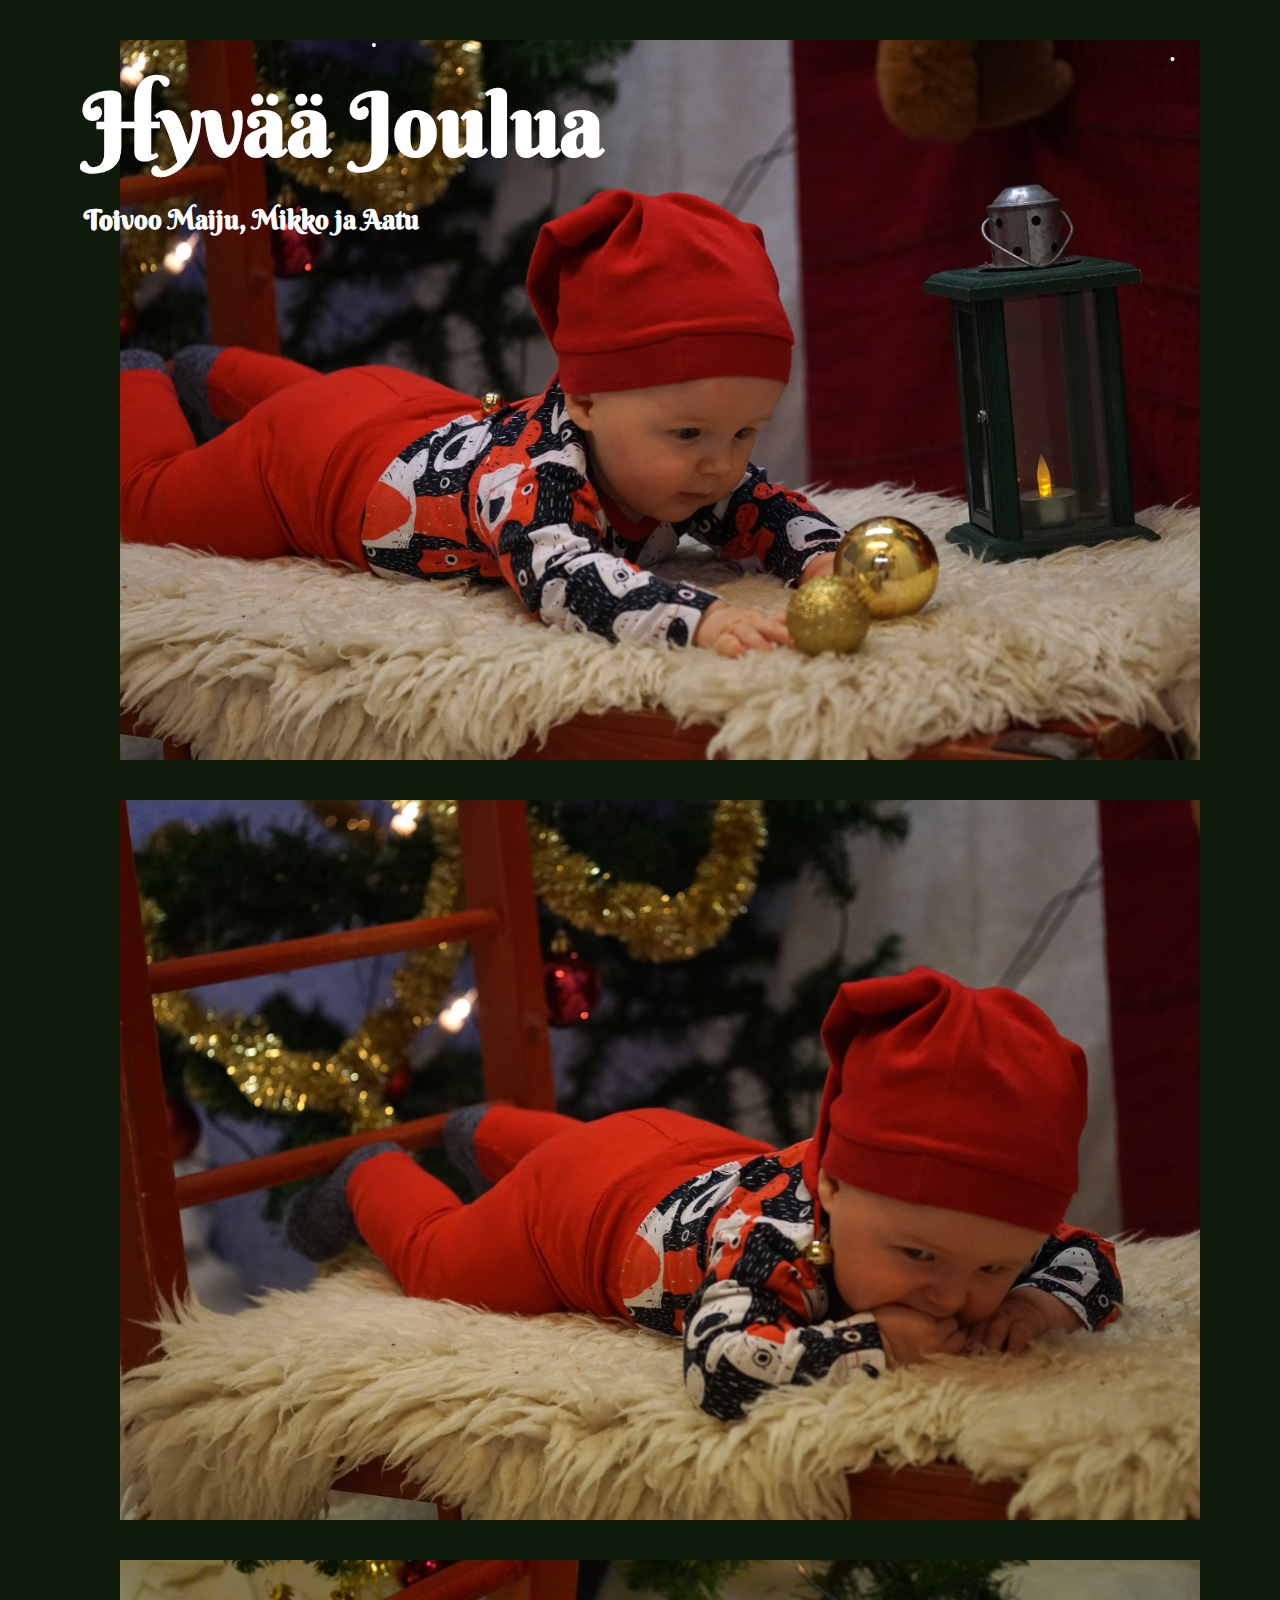
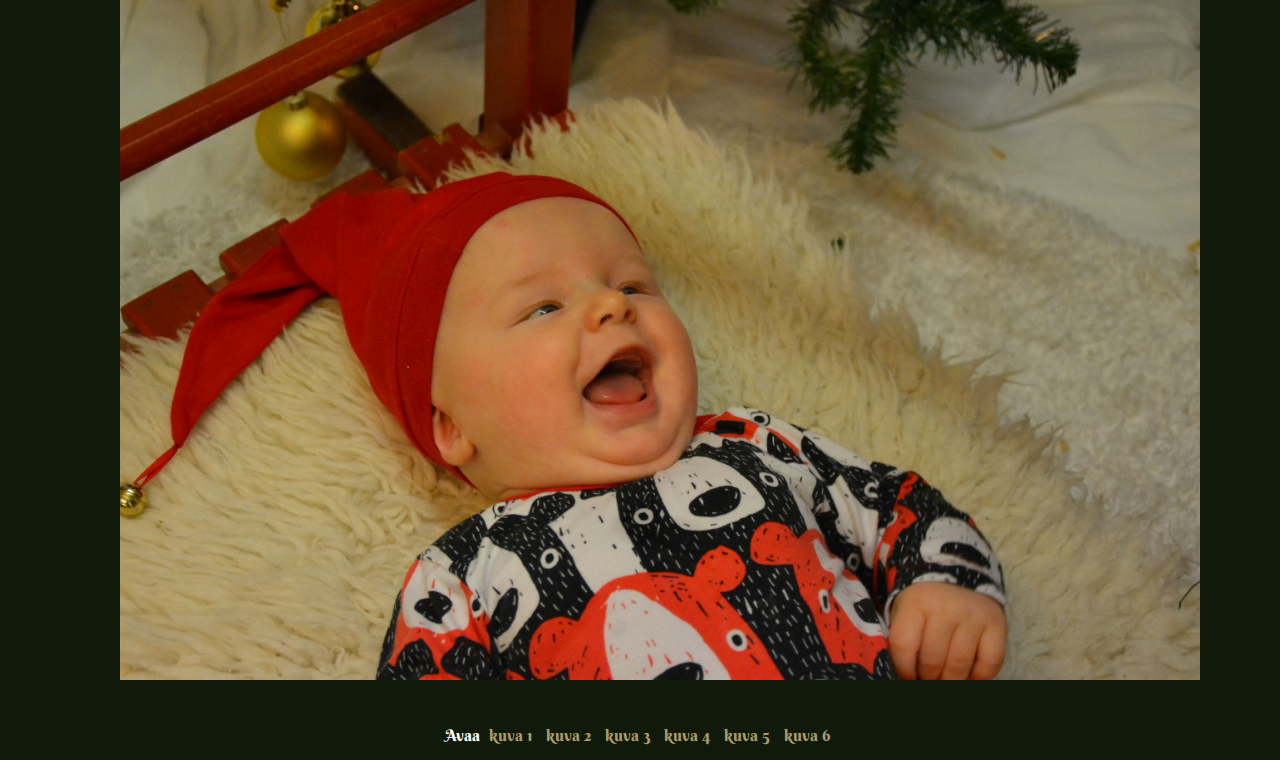
==== joulu/index.html @ d76ec607 "Joulu" ====
<!doctype html>

<html lang="fi">
<head>
  <meta charset="utf-8">
  <title>Hyvää Joulua</title>
  <meta name="author" content="SitePoint">
  <meta name="ROBOTS" content="NOINDEX, NOFOLLOW">
  <script type="text/javascript" src="snowstorm-min.js"></script>
  <script type="text/javascript">
  snowStorm.flakesMaxActive = 45
  snowStorm.snowStick = false
  snowStorm.followMouse = false
  snowStorm.vMaxX = 1
  snowStorm.vMaxY = 1
  </script>
  <link href="https://fonts.googleapis.com/css?family=Berkshire+Swash|Bungee+Inline|Faster+One|Londrina+Outline|Love+Ya+Like+A+Sister|Megrim|Sofia" rel="stylesheet">
  <style>
* {
  box-sizing: border-box;
}
body {
  background-color: #101a0a;
  margin: 0;
  color: #ffffff;
  font-family: 'Berkshire Swash', cursive;
}

h1 {
  font-size: 6em;
  margin: 30px 0 20px 0;
}
h2 {
  font-size: 2em;
}

a, a:hover, a:visited {
  text-decoration: none;
  margin: 5px;
  display: inline-block;
  text-align: center;
  color: #ab9a69;
}

.wrapper {
  width: 100%;
  position: relative;
  margin: 40px 20px;
}
.photo {
  max-height: 100vh;
  max-width: 1400px;
  width: auto;
  height: 90vh;
  margin: auto;
  background-repeat: no-repeat;
  background-position: center center;
  background-size: contain;
  transition: opacity 500ms;
  -webkit-transition: opacity 500ms;
  -moz-transition: opacity 500ms;
}
.photo.hover {
  position: absolute;
  top: 0;
  left: 0;
  right: 0;
}
.photo:hover {
  opacity: 0;
}
.photo.primary {
  padding-top: 1px;
}

.hero {
  z-index: 111;
  margin: 10px 0 0 5%;
}

.footer {
  text-align: center;
  margin: 10px;
}

@media only screen and (min-width: 1201px) and (max-width: 1400px) {
  .photo {
    max-height: 80vh;
  }
  h1 {
    font-size: 5.5em;
  }
  h2 {
    font-size: 1.7em;
  }
}
@media only screen and (min-width: 1001px) and (max-width: 1200px) {
  .photo {
    max-height: 70vh;
  }
  h1 {
    font-size: 5em;
  }
  h2 {
    font-size: 1.4em;
  }
}
@media only screen and (min-width: 701px) and (max-width: 1000px) {
  .photo {
    max-height: 700px;
  }
  h1 {
    font-size: 4.5em;
  }
  h2 {
    font-size: 1.2em;
  }
}
@media only screen and (min-width: 501px) and (max-width: 700px) {
  .photo {
    max-height: 500px;
  }
  h1 {
    font-size: 4em;
  }
  h2 {
    font-size: 1em;
  }
}
@media only screen and (max-width: 500px) {
  .photo {
    max-height: 330px;
  }
  h1 {
    font-size: 4em;
  }
  h2 {
    font-size: 1em;
  }
}
  </style>
</head>
<body>


<div class="wrapper">
  <div class="photo primary" style="background-image: url(aatu-2.jpg)">
    <div class="hero">
      <h1>Hyvää Joulua</h1>
      <h2>Toivoo Maiju, Mikko ja Aatu</h2>
    </div>
  </div>
  <div class="photo hover" style="background-image: url(aatu-1.jpg)">
    <div class="hero">
      <h1>Hyvää Joulua</h1>
      <h2>Toivoo Maiju, Mikko ja Aatu</h2>
    </div>
  </div>
</div>

<div class="wrapper">
  <div class="photo primary" style="background-image: url(aatu-4.jpg)"></div>
  <div class="photo hover" style="background-image: url(aatu-3.jpg)"></div>
</div>

<div class="wrapper">
  <div class="photo primary" style="background-image: url(aatu-6.jpg)"></div>
  <div class="photo hover" style="background-image: url(aatu-5.jpg)"></div>
</div>
<div class="footer">
Avaa
<a href="https://raw.githubusercontent.com/maiju/maiju.github.io/master/joulu/aatu-1.jpg">kuva 1</a>
<a href="https://raw.githubusercontent.com/maiju/maiju.github.io/master/joulu/aatu-2.jpg">kuva 2</a>
<a href="https://raw.githubusercontent.com/maiju/maiju.github.io/master/joulu/aatu-3.jpg">kuva 3</a>
<a href="https://raw.githubusercontent.com/maiju/maiju.github.io/master/joulu/aatu-4.jpg">kuva 4</a>
<a href="https://raw.githubusercontent.com/maiju/maiju.github.io/master/joulu/aatu-5.jpg">kuva 5</a>
<a href="https://raw.githubusercontent.com/maiju/maiju.github.io/master/joulu/aatu-6.jpg">kuva 6</a>
</div>
</body>
</html>
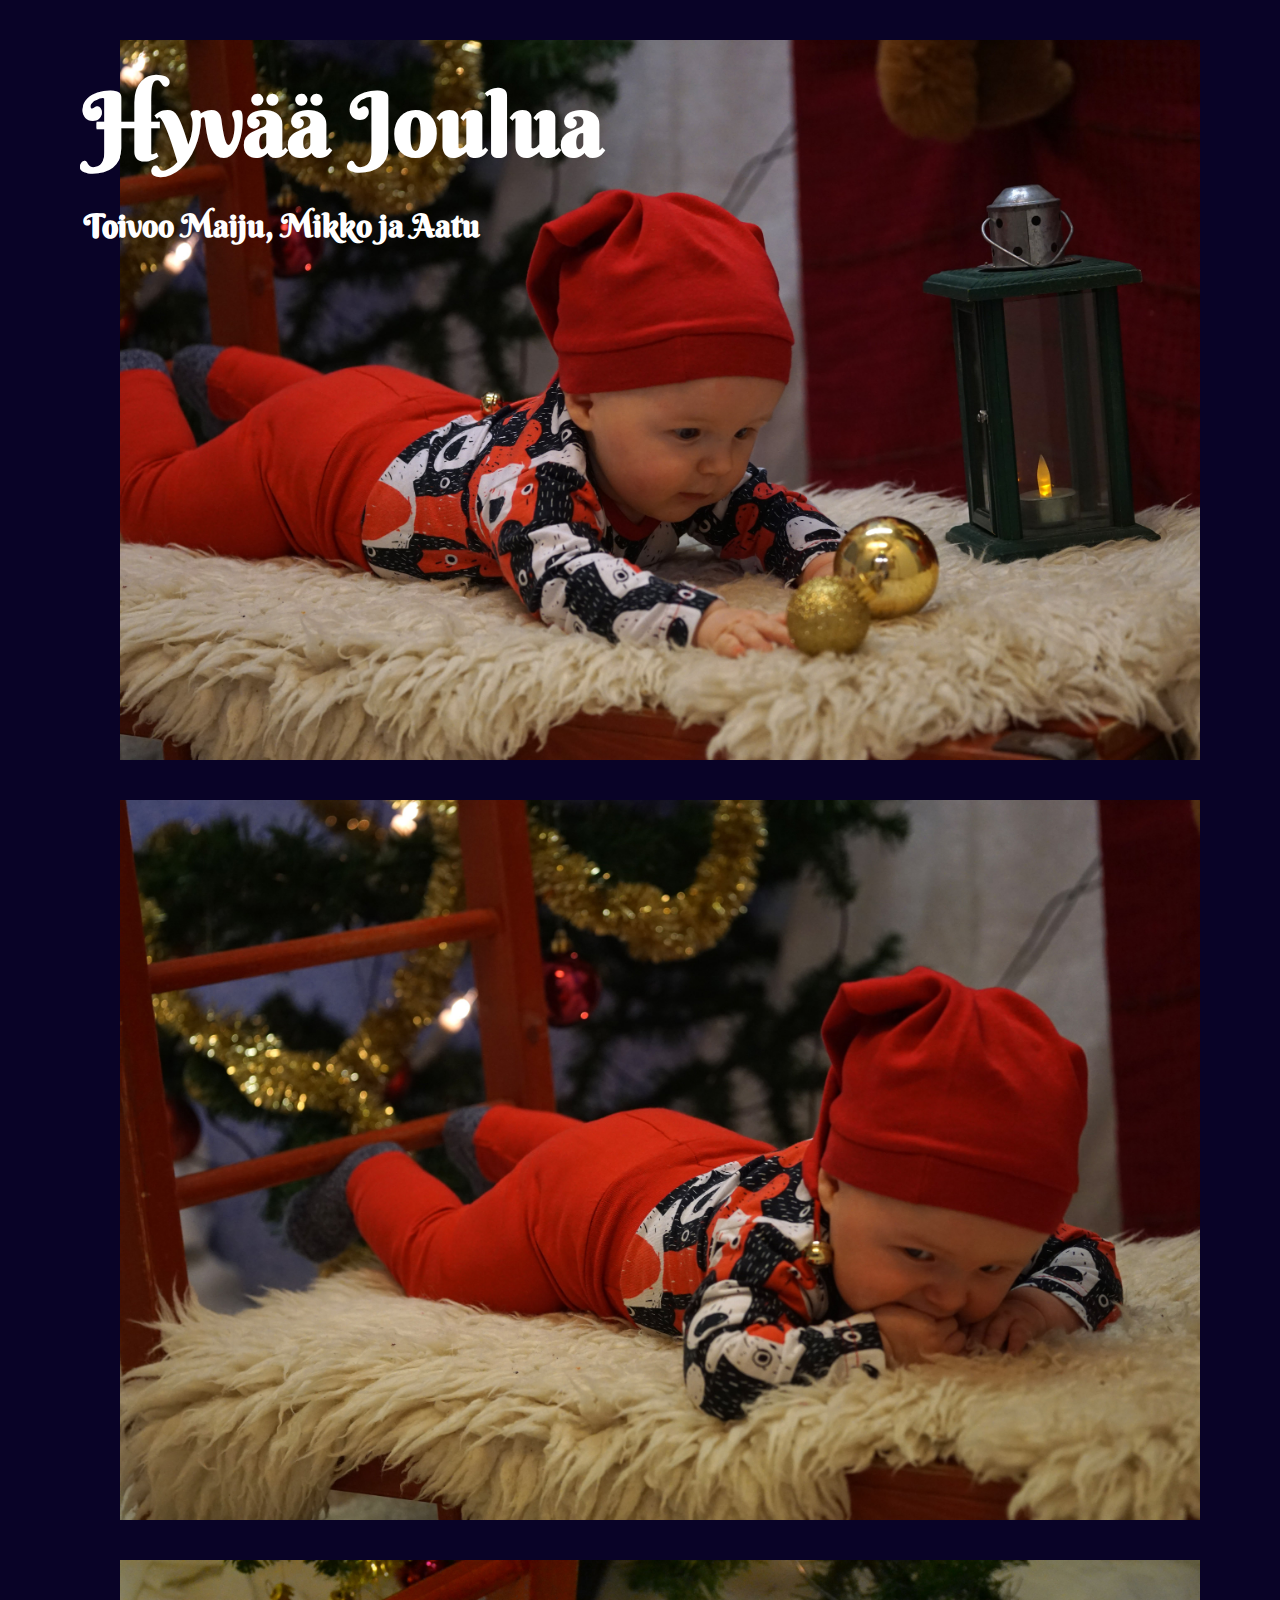
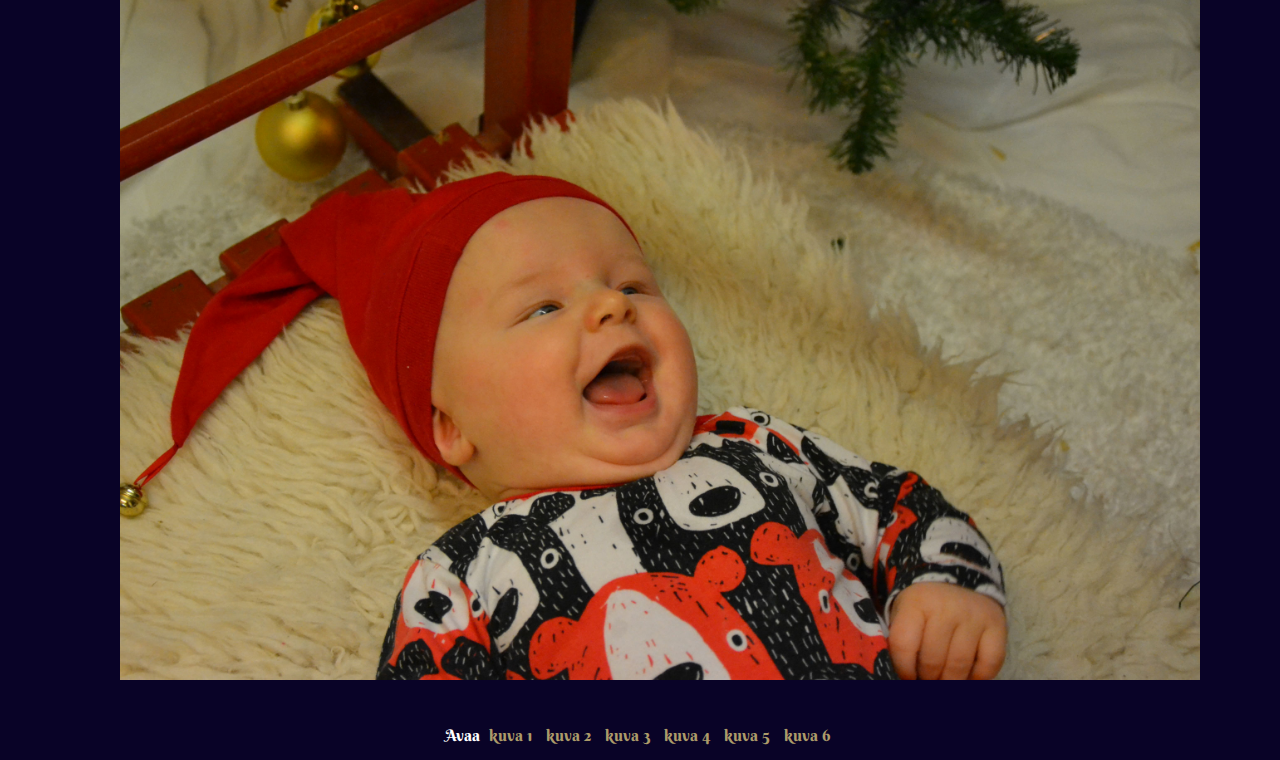
==== commit 480c115c: "Joulu" ====
--- a/joulu/index.html
+++ b/joulu/index.html
@@ -20,7 +20,7 @@
   box-sizing: border-box;
 }
 body {
-  background-color: #101a0a;
+  background-color: #090327;
   margin: 0;
   color: #ffffff;
   font-family: 'Berkshire Swash', cursive;
@@ -91,7 +91,7 @@
     font-size: 5.5em;
   }
   h2 {
-    font-size: 1.7em;
+    font-size: 2em;
   }
 }
 @media only screen and (min-width: 1001px) and (max-width: 1200px) {
@@ -102,7 +102,7 @@
     font-size: 5em;
   }
   h2 {
-    font-size: 1.4em;
+    font-size: 2em;
   }
 }
 @media only screen and (min-width: 701px) and (max-width: 1000px) {
@@ -113,7 +113,7 @@
     font-size: 4.5em;
   }
   h2 {
-    font-size: 1.2em;
+    font-size: 2em;
   }
 }
 @media only screen and (min-width: 501px) and (max-width: 700px) {
@@ -124,7 +124,7 @@
     font-size: 4em;
   }
   h2 {
-    font-size: 1em;
+    font-size: 2em;
   }
 }
 @media only screen and (max-width: 500px) {
@@ -135,7 +135,7 @@
     font-size: 4em;
   }
   h2 {
-    font-size: 1em;
+    font-size: 2em;
   }
 }
   </style>
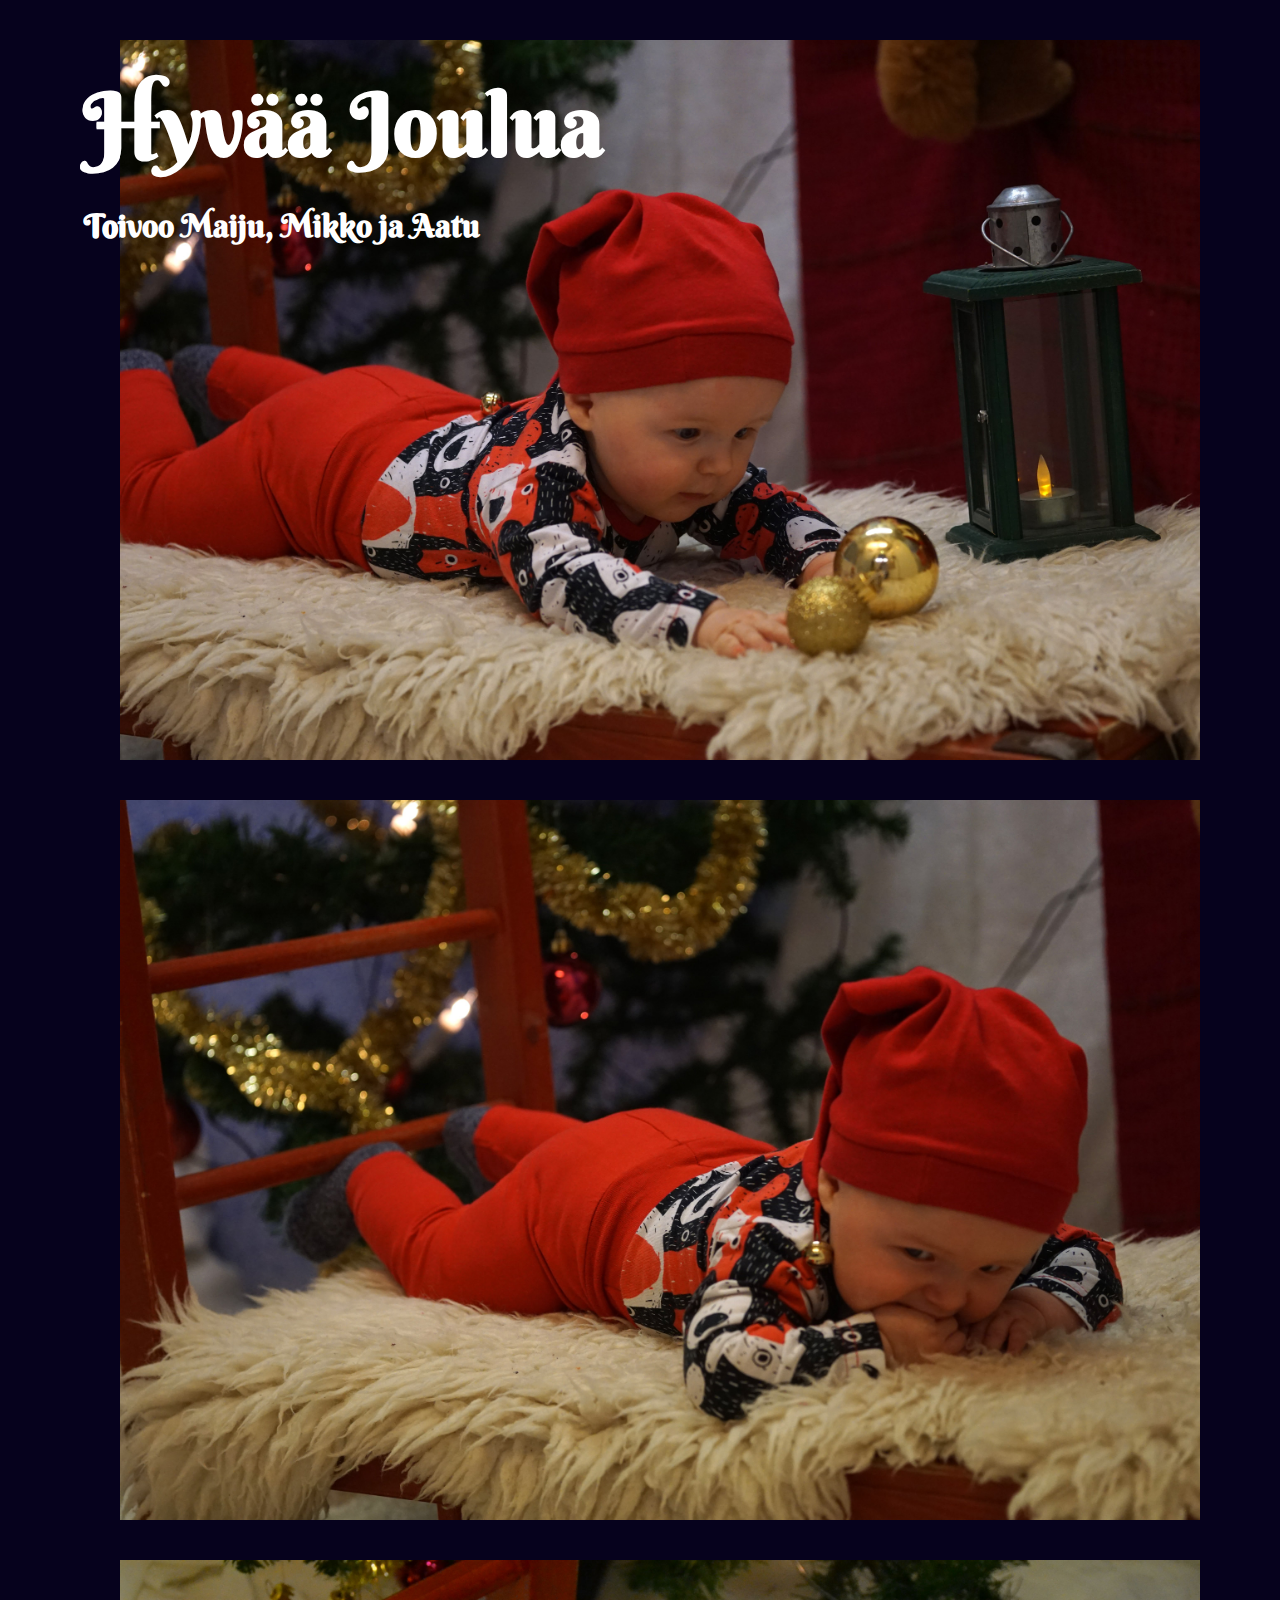
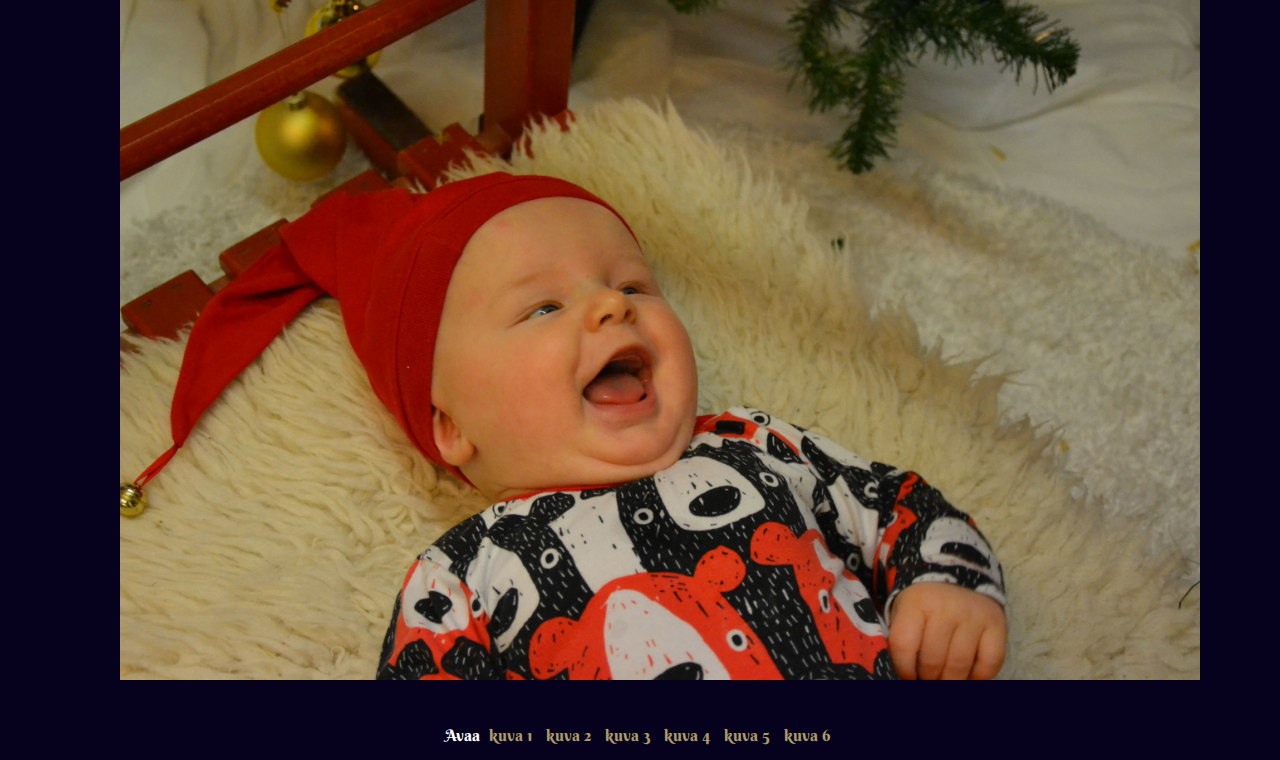
==== commit 34622718: "Update index.html" ====
--- a/joulu/index.html
+++ b/joulu/index.html
@@ -20,7 +20,7 @@
   box-sizing: border-box;
 }
 body {
-  background-color: #090327;
+  background-color: #06021d;
   margin: 0;
   color: #ffffff;
   font-family: 'Berkshire Swash', cursive;
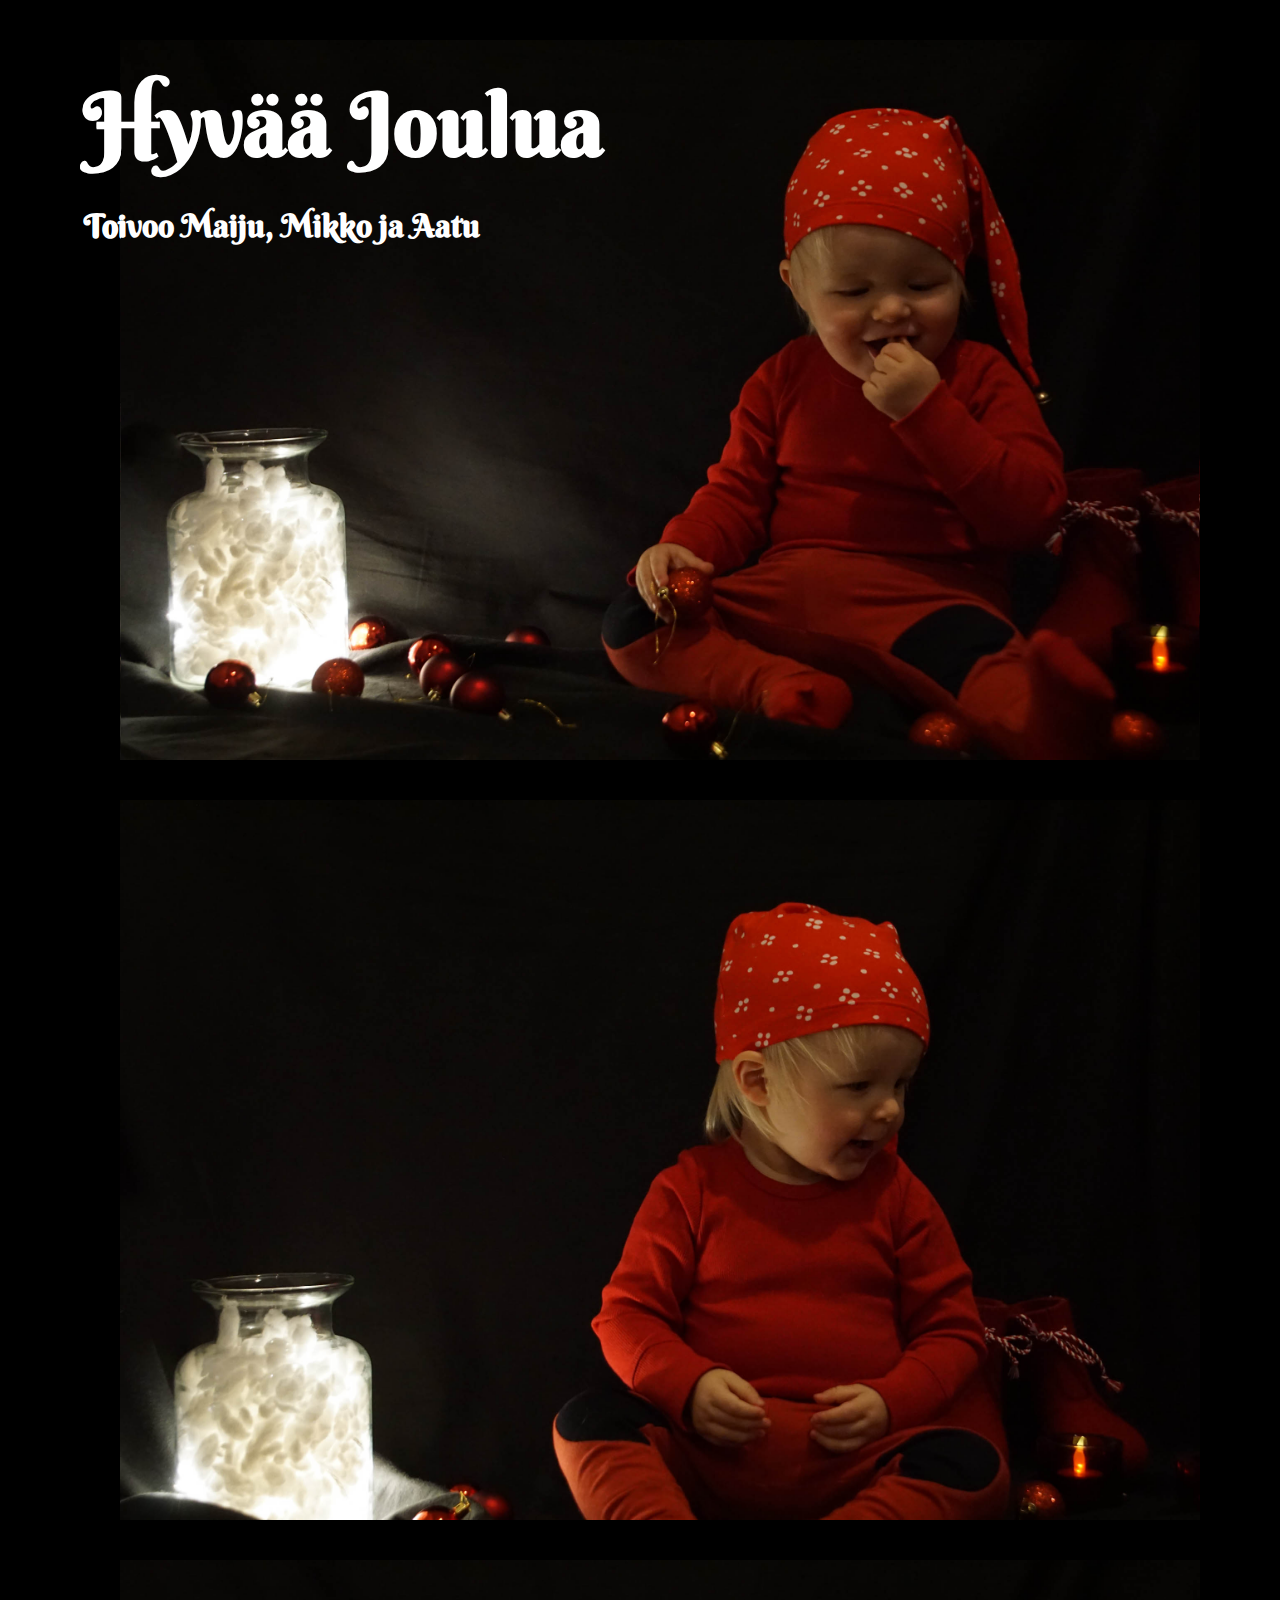
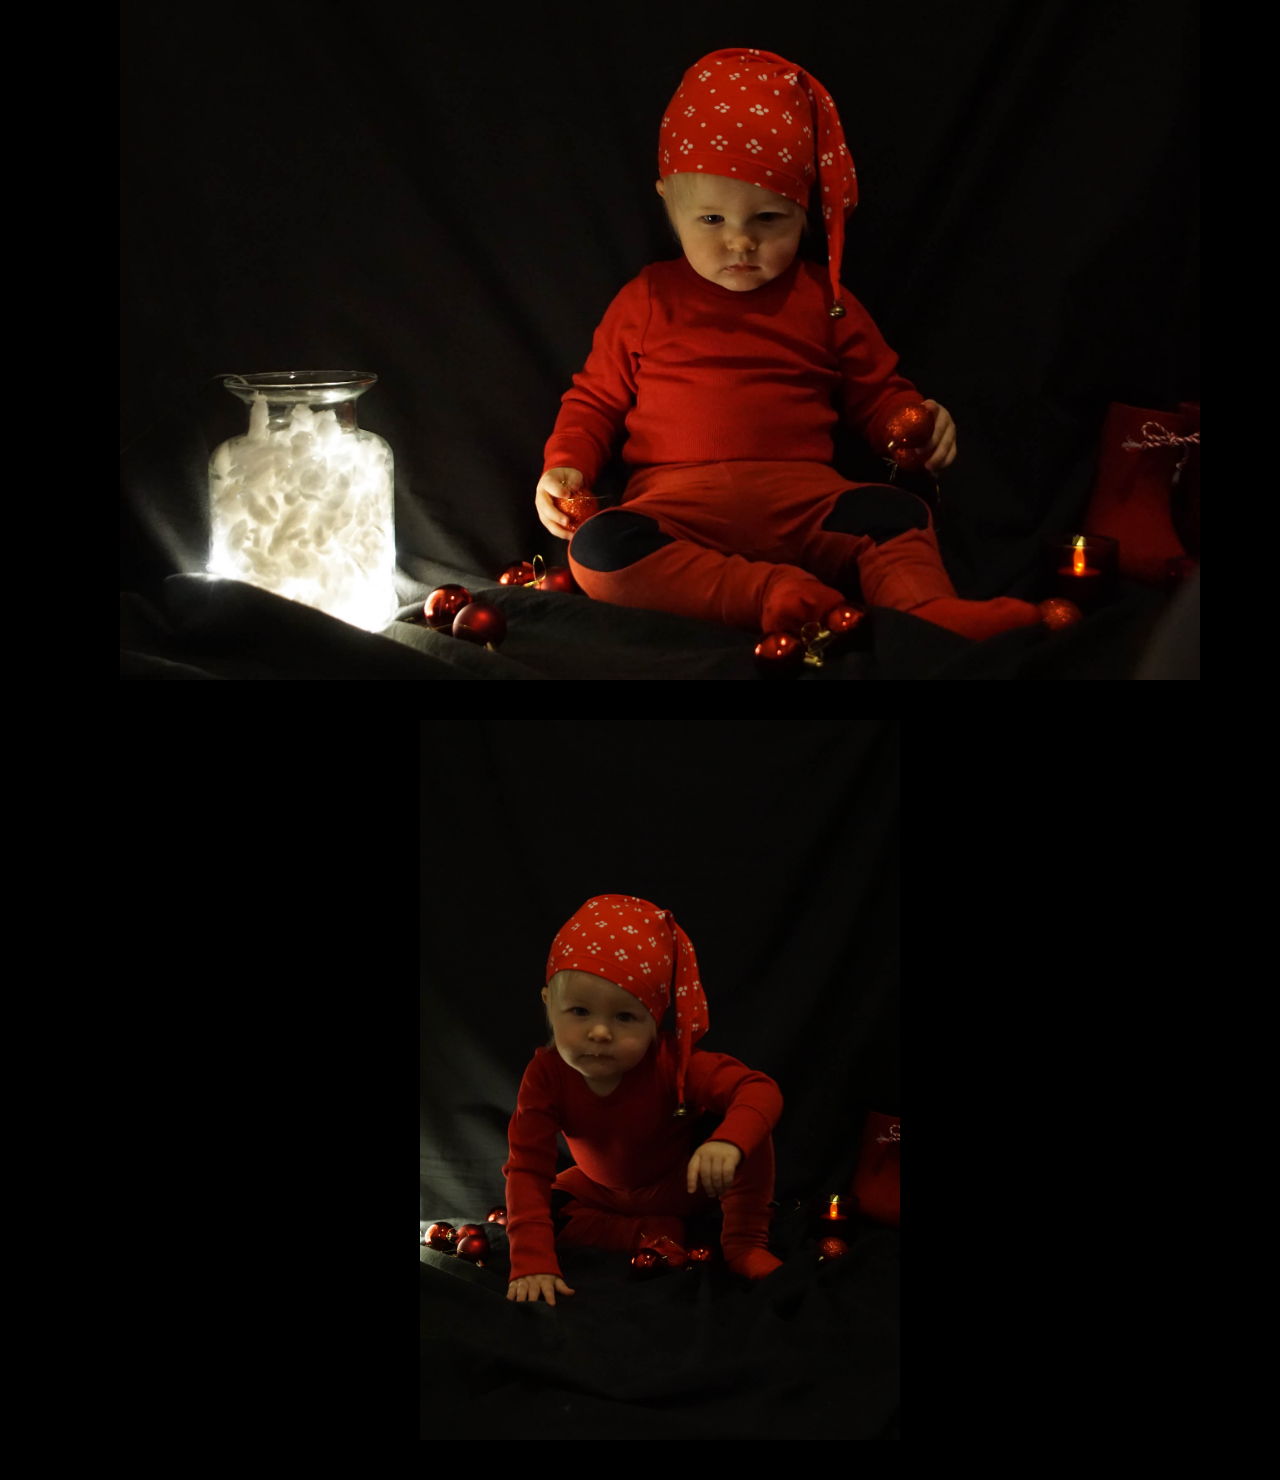
==== commit 02494878: "joulu 19" ====
--- a/joulu/index.html
+++ b/joulu/index.html
@@ -20,7 +20,7 @@
   box-sizing: border-box;
 }
 body {
-  background-color: #06021d;
+  background-color: #000;
   margin: 0;
   color: #ffffff;
   font-family: 'Berkshire Swash', cursive;
@@ -56,9 +56,9 @@
   background-repeat: no-repeat;
   background-position: center center;
   background-size: contain;
-  transition: opacity 500ms;
-  -webkit-transition: opacity 500ms;
-  -moz-transition: opacity 500ms;
+  transition: opacity 300ms;
+  -webkit-transition: opacity 300ms;
+  -moz-transition: opacity 300ms;
 }
 .photo.hover {
   position: absolute;
@@ -167,14 +167,11 @@
   <div class="photo primary" style="background-image: url(aatu-6.jpg)"></div>
   <div class="photo hover" style="background-image: url(aatu-5.jpg)"></div>
 </div>
-<div class="footer">
-Avaa
-<a href="https://raw.githubusercontent.com/maiju/maiju.github.io/master/joulu/aatu-1.jpg">kuva 1</a>
-<a href="https://raw.githubusercontent.com/maiju/maiju.github.io/master/joulu/aatu-2.jpg">kuva 2</a>
-<a href="https://raw.githubusercontent.com/maiju/maiju.github.io/master/joulu/aatu-3.jpg">kuva 3</a>
-<a href="https://raw.githubusercontent.com/maiju/maiju.github.io/master/joulu/aatu-4.jpg">kuva 4</a>
-<a href="https://raw.githubusercontent.com/maiju/maiju.github.io/master/joulu/aatu-5.jpg">kuva 5</a>
-<a href="https://raw.githubusercontent.com/maiju/maiju.github.io/master/joulu/aatu-6.jpg">kuva 6</a>
+
+
+<div class="wrapper">
+  <div class="photo primary" style="background-image: url(aatu-7.jpg)"></div>
+  <div class="photo hover" style="background-image: url(aatu-8.jpg)"></div>
 </div>
 </body>
 </html>
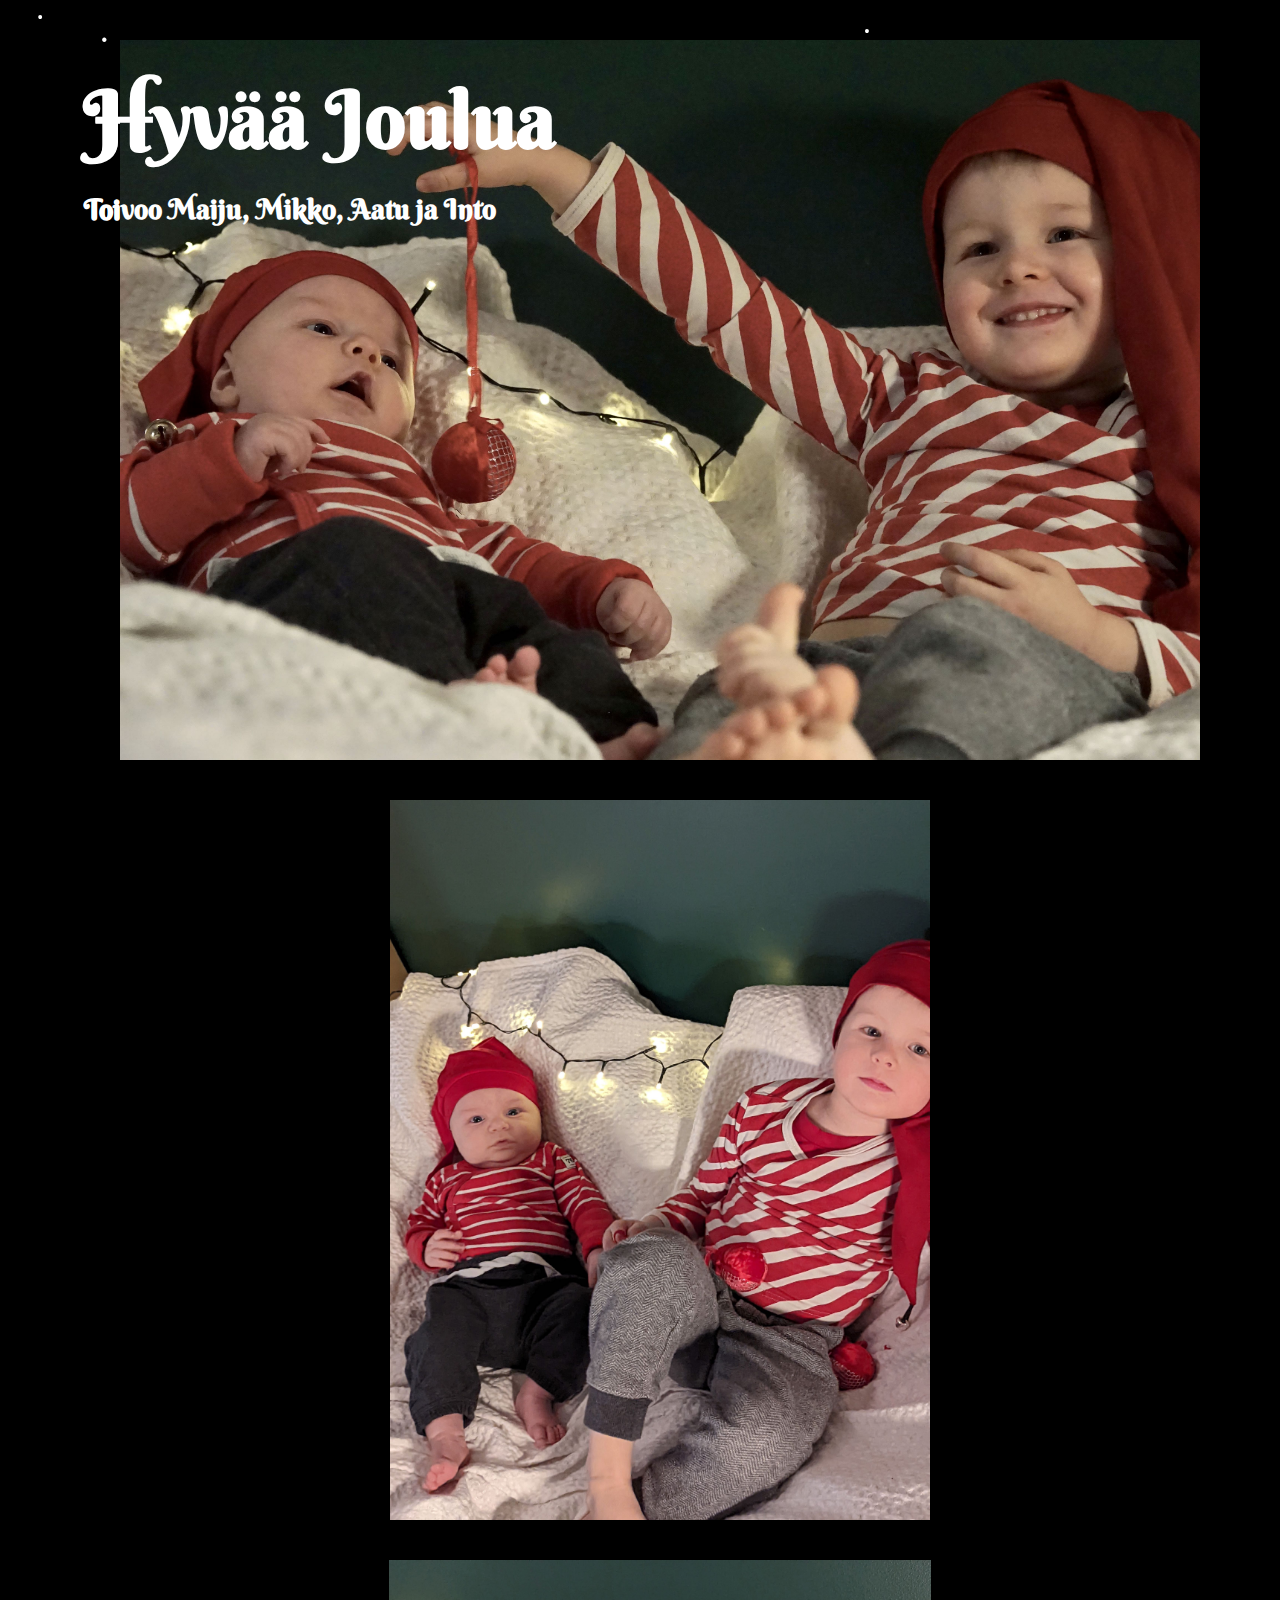
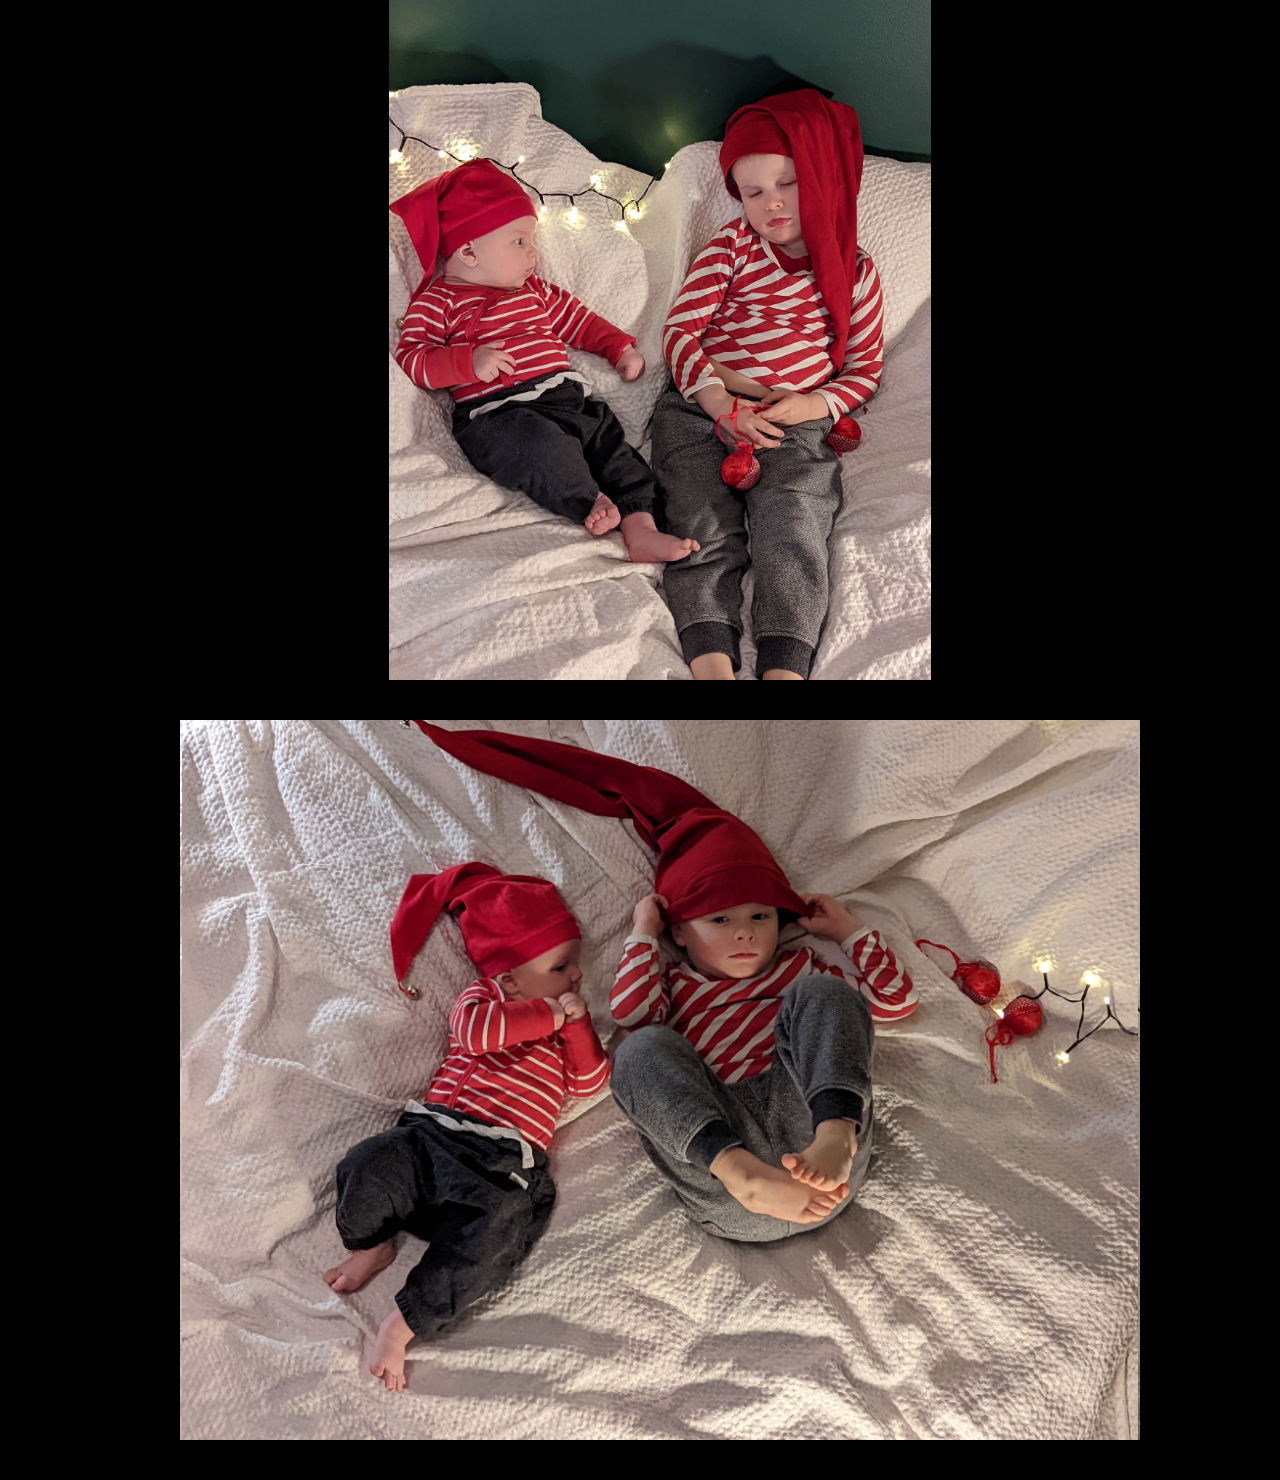
==== commit 0be1c333: "Joulukortti 2021" ====
--- a/joulu/index.html
+++ b/joulu/index.html
@@ -88,10 +88,10 @@
     max-height: 80vh;
   }
   h1 {
-    font-size: 5.5em;
+    font-size: 5em;
   }
   h2 {
-    font-size: 2em;
+    font-size: 1.75em;
   }
 }
 @media only screen and (min-width: 1001px) and (max-width: 1200px) {
@@ -99,10 +99,10 @@
     max-height: 70vh;
   }
   h1 {
-    font-size: 5em;
+    font-size: 4.5em;
   }
   h2 {
-    font-size: 2em;
+    font-size: 1.75em;
   }
 }
 @media only screen and (min-width: 701px) and (max-width: 1000px) {
@@ -110,10 +110,10 @@
     max-height: 700px;
   }
   h1 {
-    font-size: 4.5em;
+    font-size: 4em;
   }
   h2 {
-    font-size: 2em;
+    font-size: 1.5em;
   }
 }
 @media only screen and (min-width: 501px) and (max-width: 700px) {
@@ -121,10 +121,10 @@
     max-height: 500px;
   }
   h1 {
-    font-size: 4em;
+    font-size: 3em;
   }
   h2 {
-    font-size: 2em;
+    font-size: 1.5em;
   }
 }
 @media only screen and (max-width: 500px) {
@@ -132,10 +132,10 @@
     max-height: 330px;
   }
   h1 {
-    font-size: 4em;
+    font-size: 2em;
   }
   h2 {
-    font-size: 2em;
+    font-size: 1em;
   }
 }
   </style>
@@ -144,34 +144,34 @@
 
 
 <div class="wrapper">
-  <div class="photo primary" style="background-image: url(aatu-2.jpg)">
+  <div class="photo primary" style="background-image: url(ai-2.jpeg)">
     <div class="hero">
       <h1>Hyvää Joulua</h1>
-      <h2>Toivoo Maiju, Mikko ja Aatu</h2>
+      <h2>Toivoo Maiju, Mikko, Aatu ja Into</h2>
     </div>
   </div>
-  <div class="photo hover" style="background-image: url(aatu-1.jpg)">
+  <div class="photo hover" style="background-image: url(ai-1.jpeg)">
     <div class="hero">
       <h1>Hyvää Joulua</h1>
-      <h2>Toivoo Maiju, Mikko ja Aatu</h2>
+      <h2>Toivoo Maiju, Mikko, Aatu ja Into</h2>
     </div>
   </div>
 </div>
 
 <div class="wrapper">
-  <div class="photo primary" style="background-image: url(aatu-4.jpg)"></div>
-  <div class="photo hover" style="background-image: url(aatu-3.jpg)"></div>
+  <div class="photo primary" style="background-image: url(ai-4.jpeg)"></div>
+  <div class="photo hover" style="background-image: url(ai-3.jpeg)"></div>
 </div>
 
 <div class="wrapper">
-  <div class="photo primary" style="background-image: url(aatu-6.jpg)"></div>
-  <div class="photo hover" style="background-image: url(aatu-5.jpg)"></div>
+  <div class="photo primary" style="background-image: url(ai-5.jpeg)"></div>
+  <div class="photo hover" style="background-image: url(ai-6.jpeg)"></div>
 </div>
 
 
 <div class="wrapper">
-  <div class="photo primary" style="background-image: url(aatu-7.jpg)"></div>
-  <div class="photo hover" style="background-image: url(aatu-8.jpg)"></div>
+  <div class="photo primary" style="background-image: url(ai-7.jpeg)"></div>
+  <div class="photo hover" style="background-image: url(ai-8.jpeg)"></div>
 </div>
 </body>
 </html>
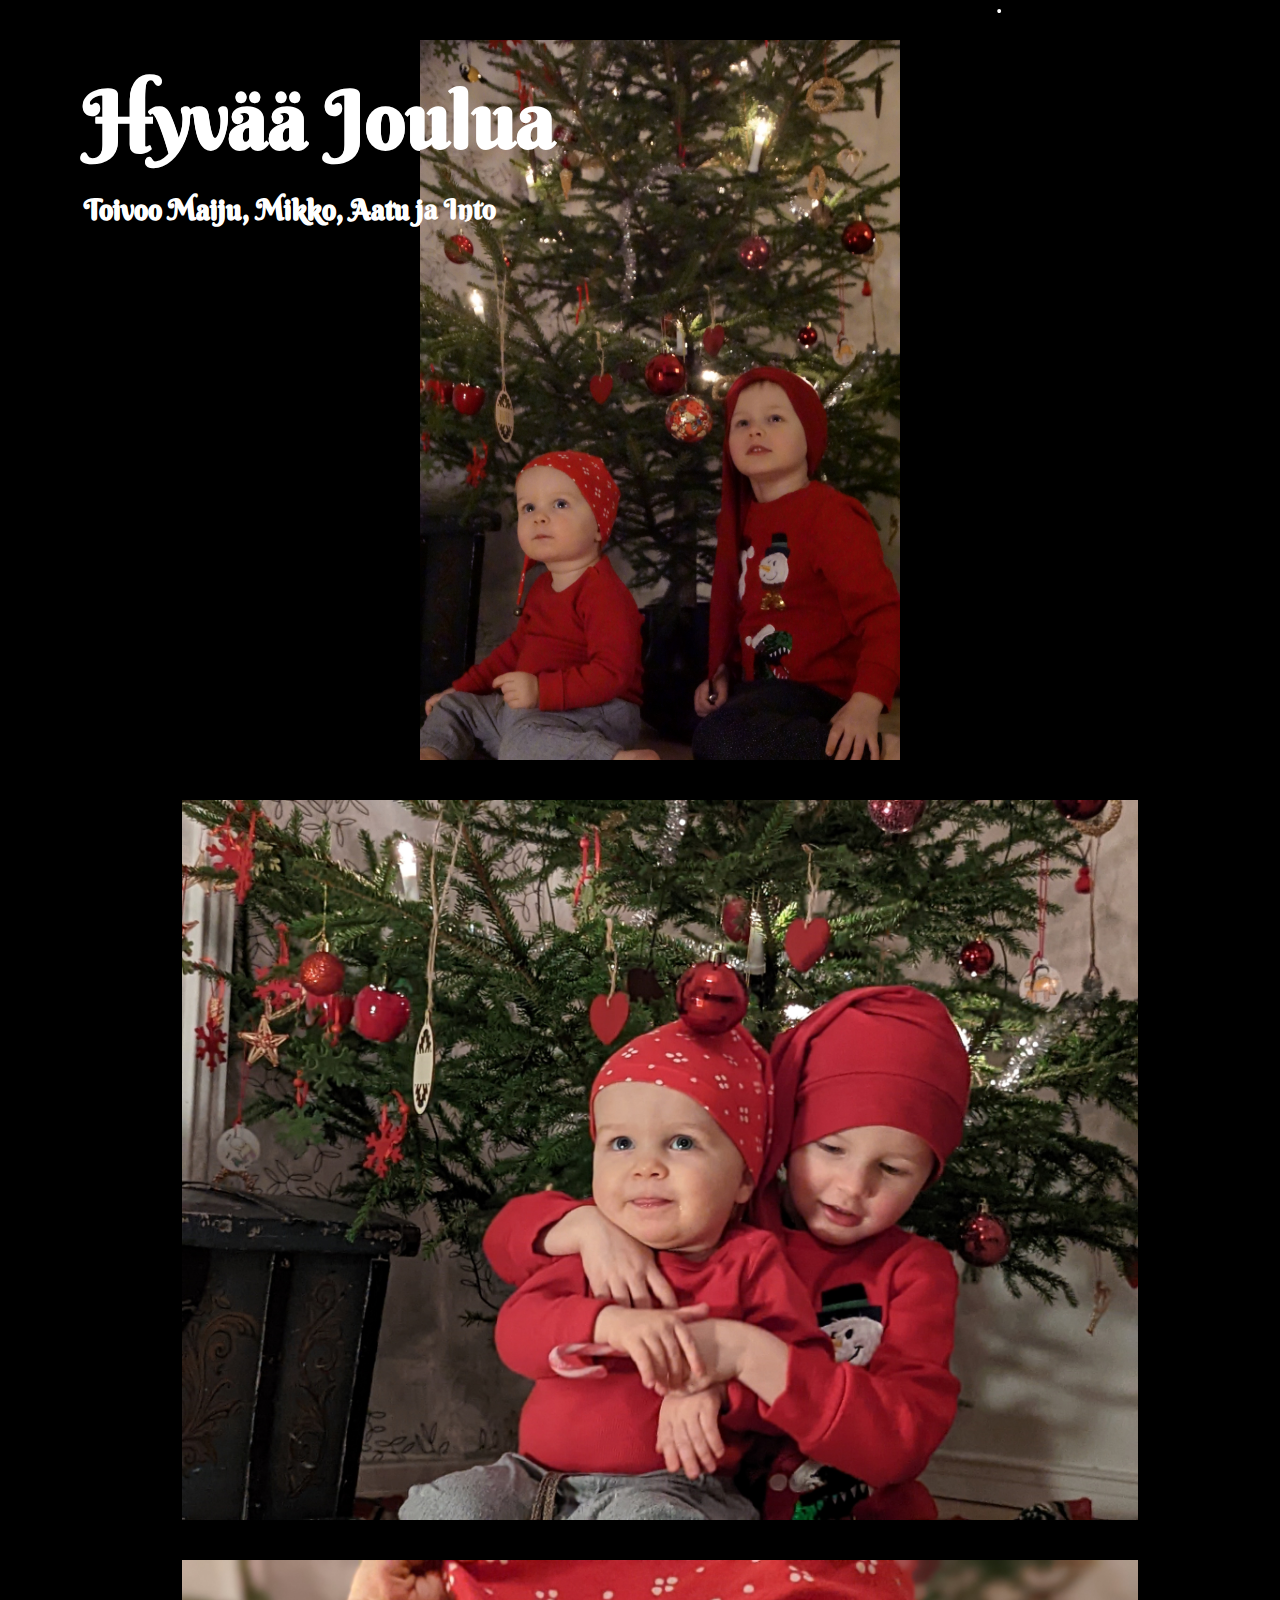
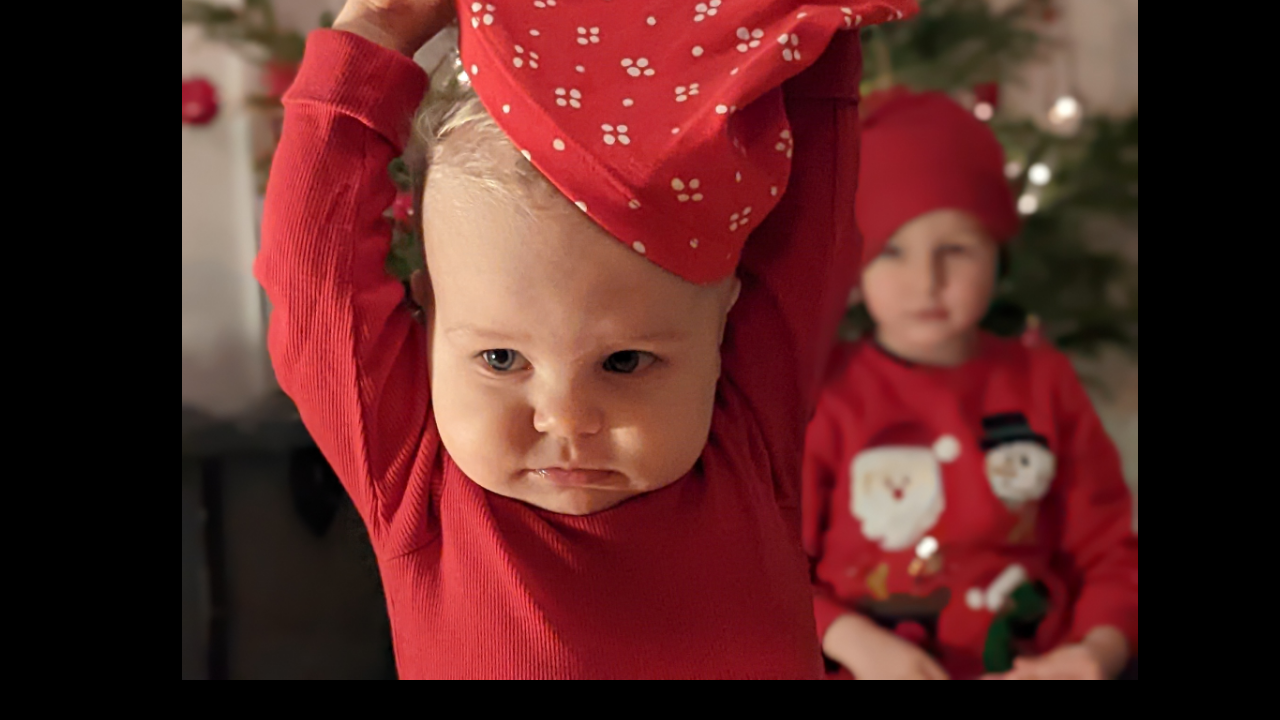
==== commit bdc3de6a: "Joulu -22" ====
--- a/joulu/index.html
+++ b/joulu/index.html
@@ -168,10 +168,5 @@
   <div class="photo hover" style="background-image: url(ai-6.jpeg)"></div>
 </div>
 
-
-<div class="wrapper">
-  <div class="photo primary" style="background-image: url(ai-7.jpeg)"></div>
-  <div class="photo hover" style="background-image: url(ai-8.jpeg)"></div>
-</div>
 </body>
 </html>
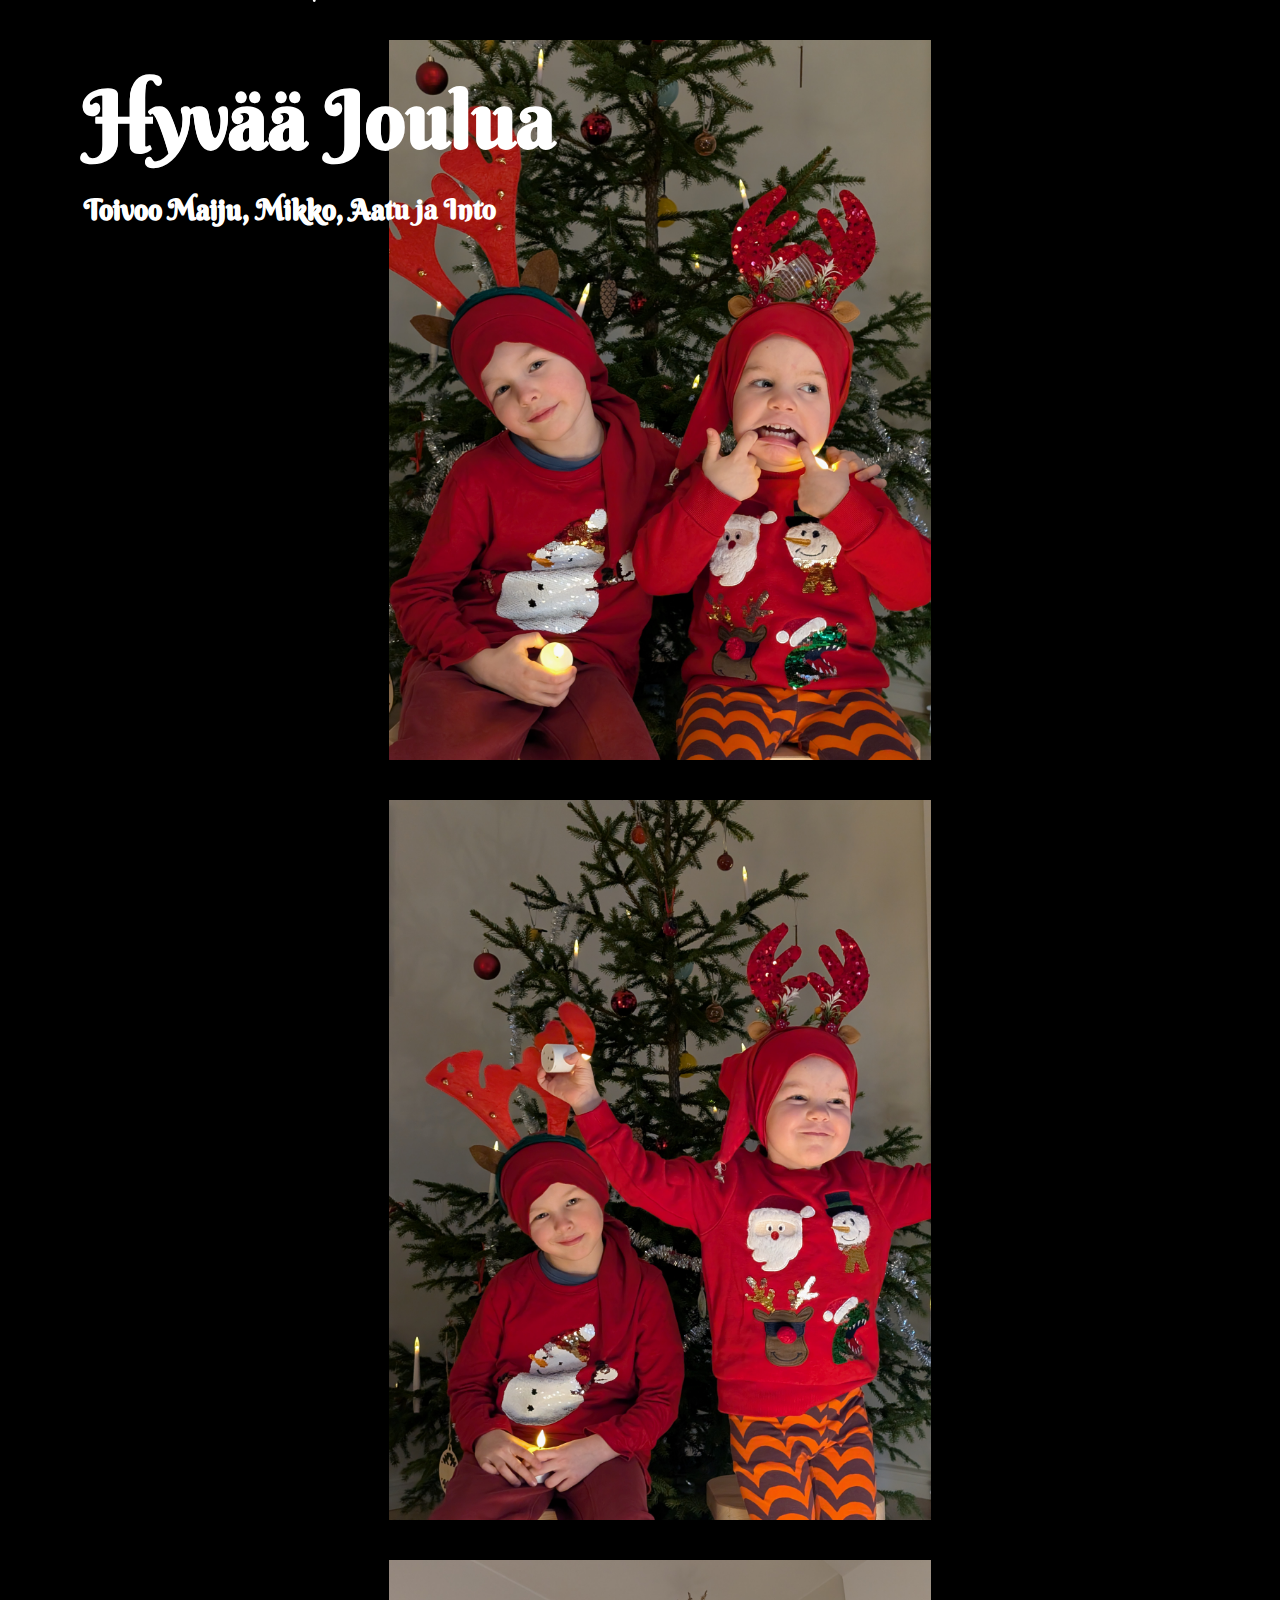
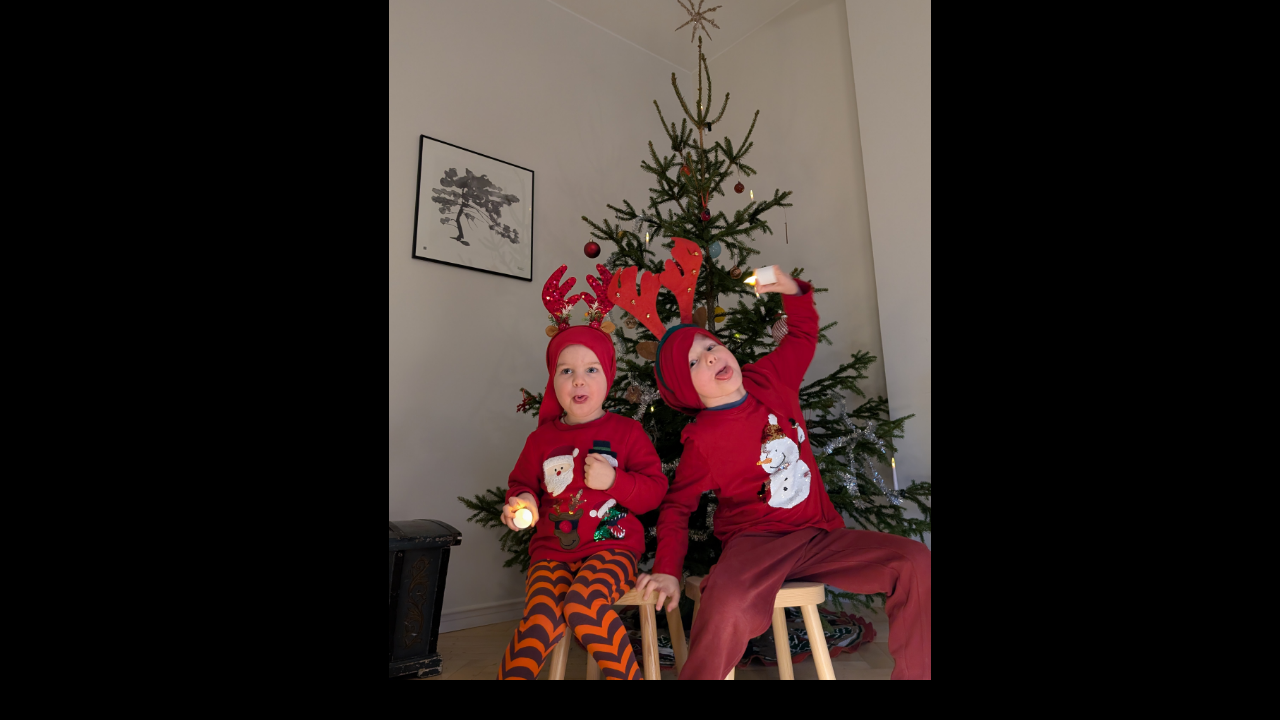
==== commit 475cb945: "Update index.html" ====
--- a/joulu/index.html
+++ b/joulu/index.html
@@ -144,13 +144,13 @@
 
 
 <div class="wrapper">
-  <div class="photo primary" style="background-image: url(ai-2.jpeg)">
+  <div class="photo primary" style="background-image: url(ai-1.jpg)">
     <div class="hero">
       <h1>Hyvää Joulua</h1>
       <h2>Toivoo Maiju, Mikko, Aatu ja Into</h2>
     </div>
   </div>
-  <div class="photo hover" style="background-image: url(ai-1.jpeg)">
+  <div class="photo hover" style="background-image: url(ai-2.jpg)">
     <div class="hero">
       <h1>Hyvää Joulua</h1>
       <h2>Toivoo Maiju, Mikko, Aatu ja Into</h2>
@@ -159,13 +159,13 @@
 </div>
 
 <div class="wrapper">
-  <div class="photo primary" style="background-image: url(ai-4.jpeg)"></div>
-  <div class="photo hover" style="background-image: url(ai-3.jpeg)"></div>
+  <div class="photo primary" style="background-image: url(ai-3.jpg)"></div>
+  <div class="photo hover" style="background-image: url(ai-4.jpg)"></div>
 </div>
 
 <div class="wrapper">
-  <div class="photo primary" style="background-image: url(ai-5.jpeg)"></div>
-  <div class="photo hover" style="background-image: url(ai-6.jpeg)"></div>
+  <div class="photo primary" style="background-image: url(ai-5.jpg)"></div>
+  <div class="photo hover" style="background-image: url(ai-6.jpg)"></div>
 </div>
 
 </body>
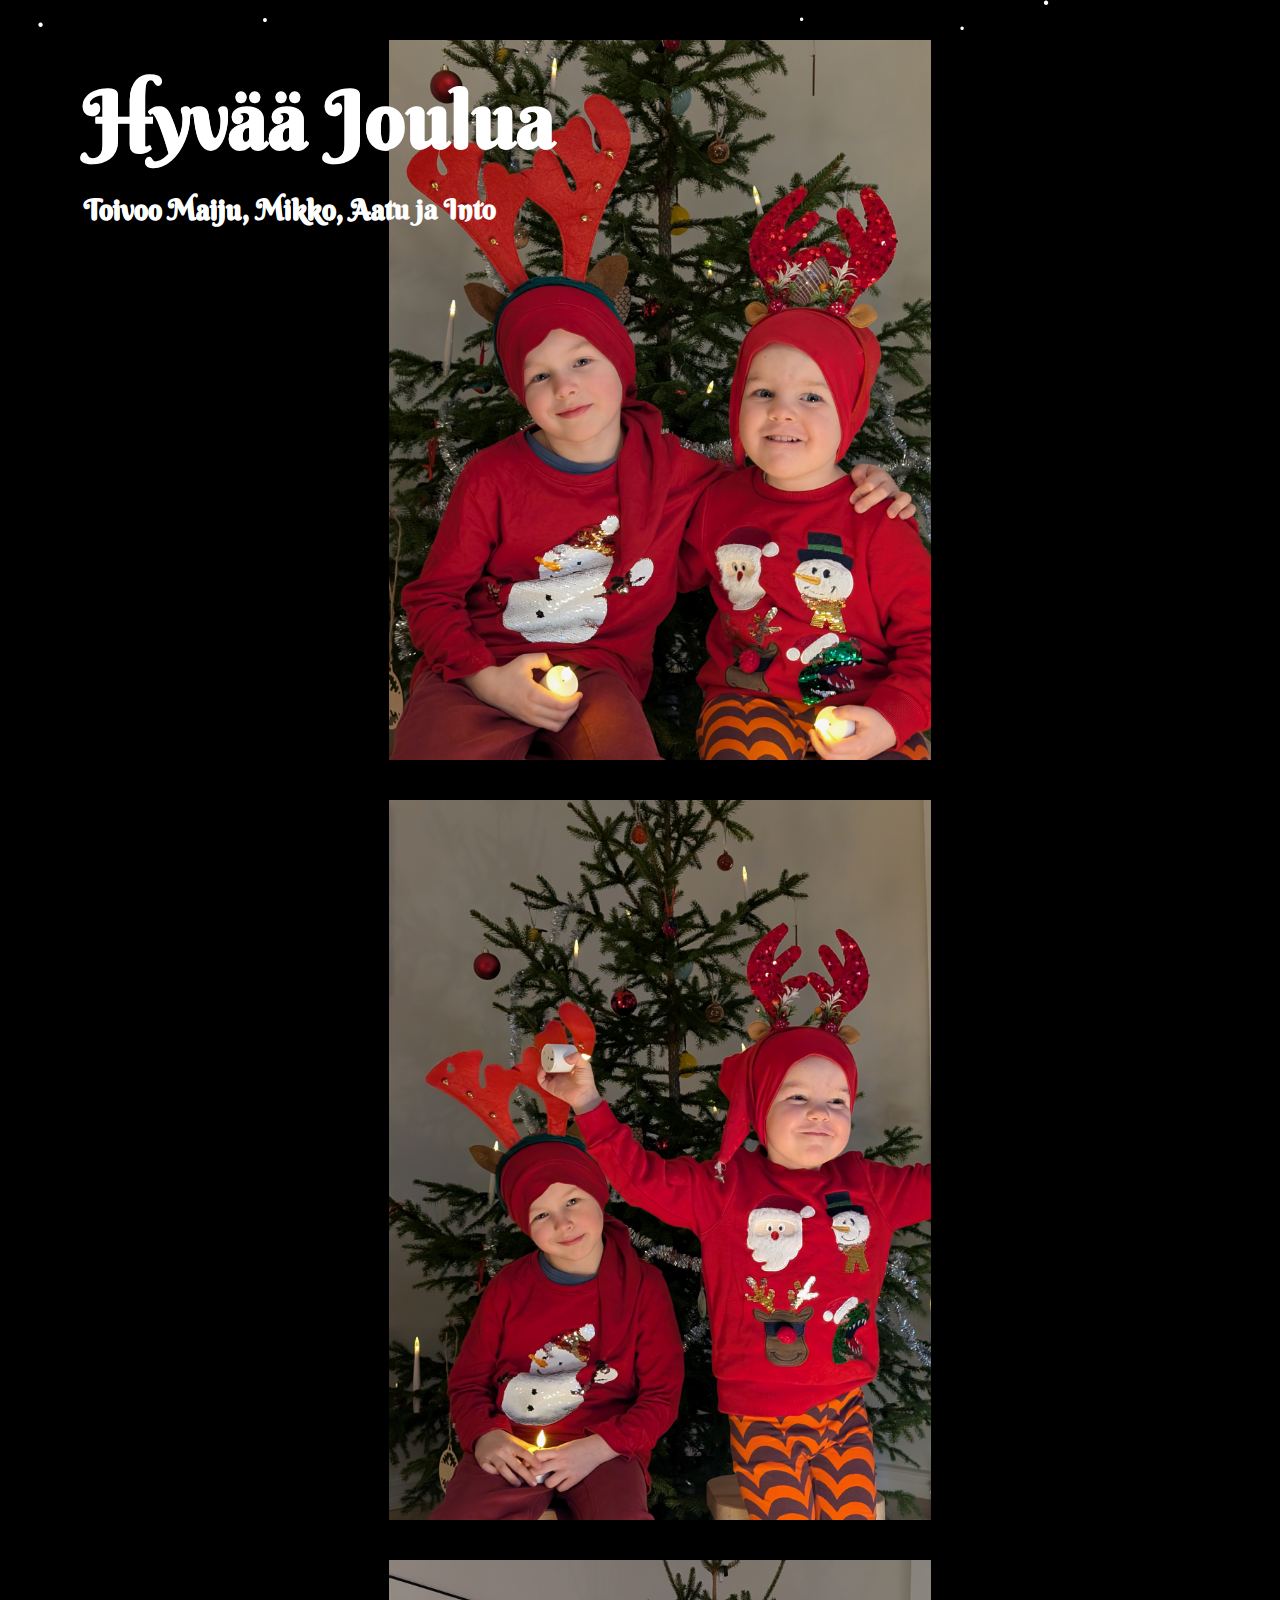
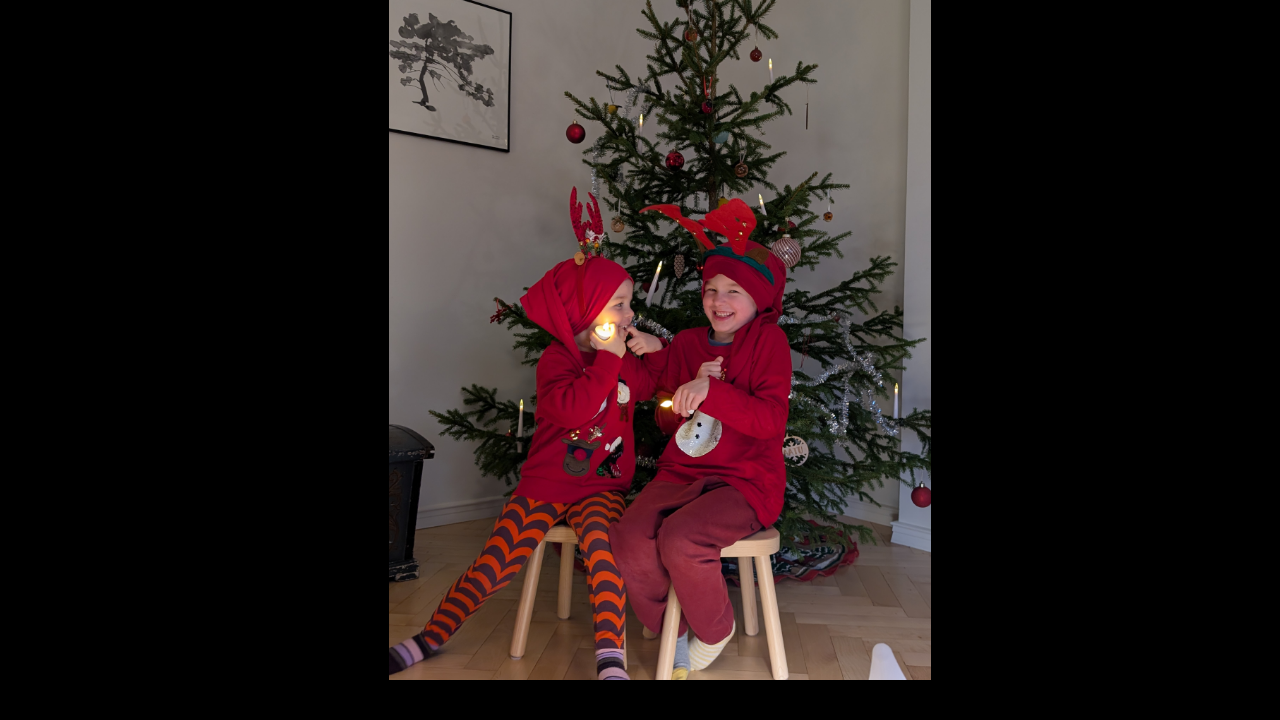
==== commit 07636020: "edit" ====
--- a/joulu/index.html
+++ b/joulu/index.html
@@ -144,13 +144,13 @@
 
 
 <div class="wrapper">
-  <div class="photo primary" style="background-image: url(ai-1.jpg)">
+  <div class="photo primary" style="background-image: url(ai-2.jpg)">
     <div class="hero">
       <h1>Hyvää Joulua</h1>
       <h2>Toivoo Maiju, Mikko, Aatu ja Into</h2>
     </div>
   </div>
-  <div class="photo hover" style="background-image: url(ai-2.jpg)">
+  <div class="photo hover" style="background-image: url(ai-1.jpg)">
     <div class="hero">
       <h1>Hyvää Joulua</h1>
       <h2>Toivoo Maiju, Mikko, Aatu ja Into</h2>
@@ -164,8 +164,8 @@
 </div>
 
 <div class="wrapper">
-  <div class="photo primary" style="background-image: url(ai-5.jpg)"></div>
-  <div class="photo hover" style="background-image: url(ai-6.jpg)"></div>
+  <div class="photo primary" style="background-image: url(ai-6.jpg)"></div>
+  <div class="photo hover" style="background-image: url(ai-5.jpg)"></div>
 </div>
 
 </body>
